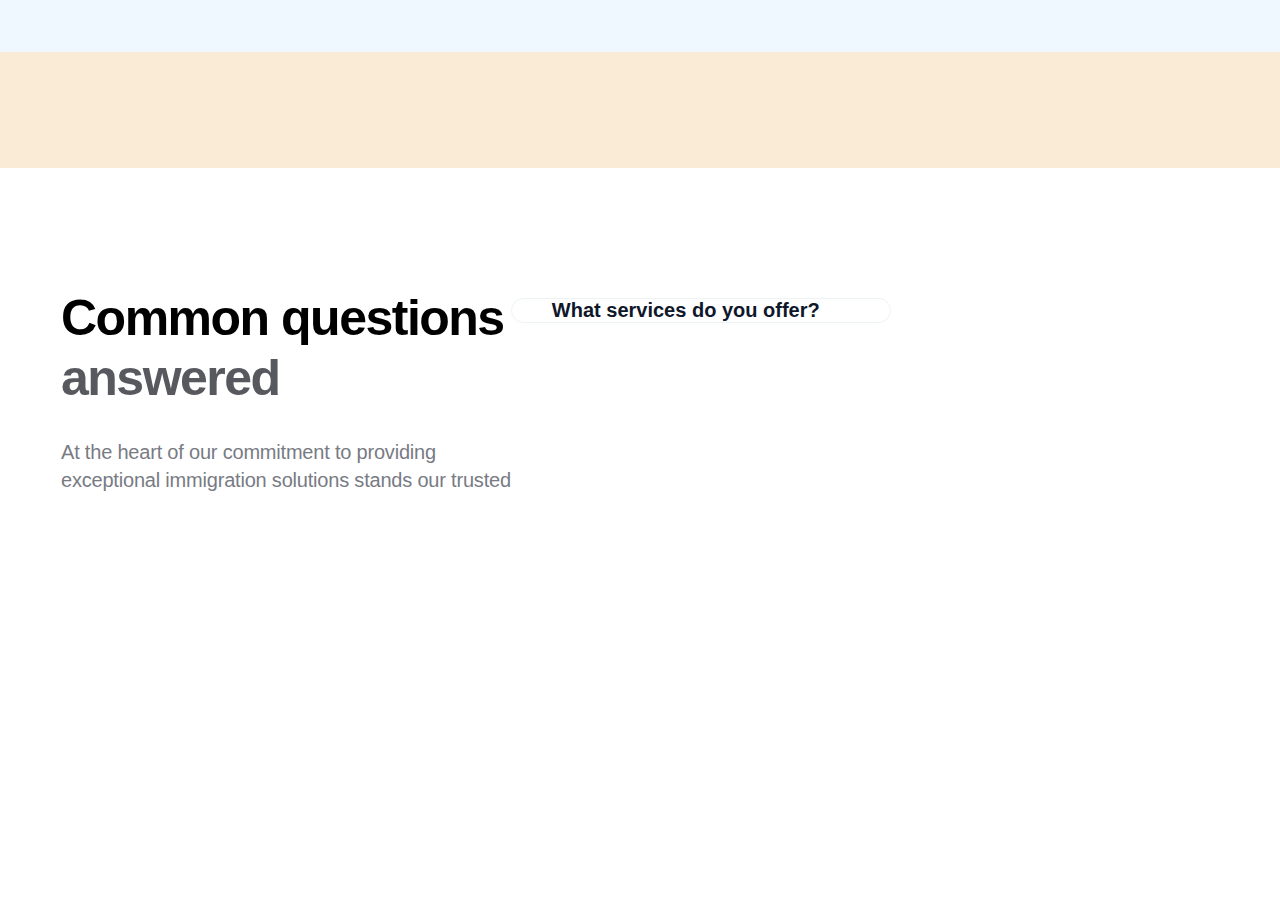
==== sect.html @ a1b6c016 "//" ====
<!DOCTYPE html>
<html lang="en">

<head>
    <meta charset="UTF-8">
    <meta name="viewport" content="width=device-width, initial-scale=1.0">
    <title>Document</title>
    <link rel="stylesheet" href="./assets/css/style.css">
</head>

<body>
    <header>
        <div id="header_top"></div>
        <div id="header_bottom"></div>
    </header>
    <main>
        <section id="scnd_sec">
            <div class="container">
                <div id="">
                    <h2>Common questions <br>
                        <span>answered</span>
                    </h2>
                    <p>
                        At the heart of our commitment to providing <br/> exceptional immigration solutions stands our trusted
                    </p>
                    <div id="img_country_questions">
                        <img src="https://wp.xpressbuddy.com/evisa/wp-content/uploads/2023/12/faq_img.png" alt="" />
                    </div>
                </div>
                <div id="img_sec_questions">
                    <ul id="ul_questions">
                        <li>
                            <div>
                                <span>
                                    What services do you offer? 
                                </span>
                            </div>
                        </li>
                    </ul>
                </div>
            </div>
        </section>
    </main>
</body>

</html>
---- assets/css/style.css ----
* {
    margin: 0;
    padding: 0;
    list-style: none;
    text-decoration: none;
    box-sizing: border-box;
    font-family: "Plus Jakarta Sans", sans-serif;
}

.container {
    max-width: 1208px;
    margin: 0 auto;
    padding: 0 25px;
}

#header_top {
    height: 52px;
    background-color: aliceblue;
}

#header_bottom {
    height: 116px;
    background-color: antiquewhite;
}

#scnd_sec .container {
    display: flex;
}

#scnd_sec h2 {
    font-size: 50px;
    font-weight: 700;
    line-height: 1.2;
    letter-spacing: -1.5px;
    display: inline-block;
    padding: 0px 0px 30px 0px;
    margin-top: 120px;
}

#scnd_sec h2 span {
    color: #58595E;
}

#img_sec_questions span {
    color: #0F172A;
    font-weight: 600;
    font-size: 20px;
    cursor: pointer;
    padding: 29px 40px;
    padding-right: 70px;
}

#scnd_sec p {
    font-size: 20px;
    line-height: 28px;
    letter-spacing: -0.2px;
    font-weight: 500;
    color: #787b84;
}

#img_country_questions {
    margin-top: 90px;
}

#ul_questions li {
    border: 1px solid #EDF3F5;
    border-radius: 20px;
    margin-bottom: 20px;
}

#img_sec_questions {
    margin-top: 130px;
}
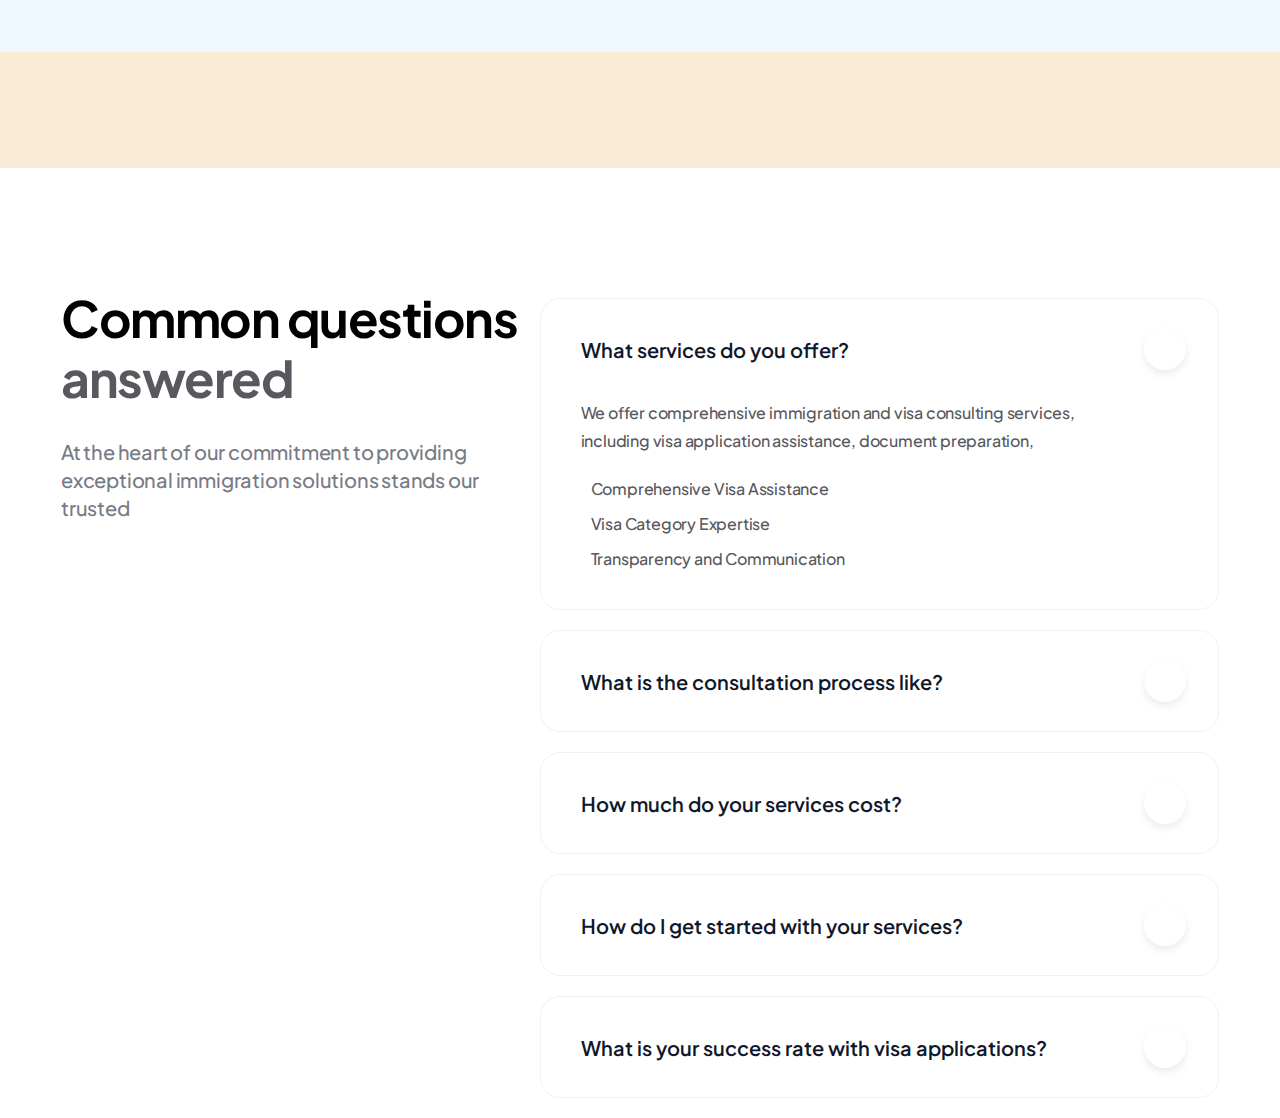
==== commit db8bf2c9: "finished" ====
--- a/sect.html
+++ b/sect.html
@@ -5,6 +5,9 @@
     <meta charset="UTF-8">
     <meta name="viewport" content="width=device-width, initial-scale=1.0">
     <title>Document</title>
+    <link href="https://fonts.googleapis.com/css2?family=Plus+Jakarta+Sans:ital,wght@0,200..800;1,200..800&display=swap" rel="stylesheet">
+    <link rel="stylesheet" href="https://cdnjs.cloudflare.com/ajax/libs/font-awesome/6.5.2/css/all.min.css" integrity="sha512-SnH5WK+bZxgPHs44uWIX+LLJAJ9/2PkPKZ5QiAj6Ta86w+fsb2TkcmfRyVX3pBnMFcV7oQPJkl9QevSCWr3W6A==" crossorigin="anonymous" referrerpolicy="no-referrer"
+    />
     <link rel="stylesheet" href="./assets/css/style.css">
 </head>
 
@@ -16,7 +19,7 @@
     <main>
         <section id="scnd_sec">
             <div class="container">
-                <div id="">
+                <div id="left_side_scnd">
                     <h2>Common questions <br>
                         <span>answered</span>
                     </h2>
@@ -30,10 +33,74 @@
                 <div id="img_sec_questions">
                     <ul id="ul_questions">
                         <li>
-                            <div>
+                            <div class="ds-flx-offer">
                                 <span>
                                     What services do you offer? 
                                 </span>
+                                <div class="round_icon">
+                                    <i class="fa-solid fa-minus"></i>
+                                </div>
+                            </div>
+                            <p>We offer comprehensive immigration and visa consulting services, <br/>including visa application assistance, document preparation,</p>
+                            <div class="ds-flex-offer">
+                                <i class="fa-solid fa-check"></i>
+                                <p class="none_margin">Comprehensive Visa Assistance</p>
+                            </div>
+                            <div class="ds-flex-offer">
+                                <i class="fa-solid fa-check"></i>
+                                <p class="none_margin">Visa Category Expertise</p>
+                            </div>
+                            <div class="ds-flex-offer">
+                                <i class="fa-solid fa-check"></i>
+                                <p class="none_margin">Transparency and Communication</p>
+                            </div>
+                        </li>
+                    </ul>
+                    <ul id="ul_questions">
+                        <li>
+                            <div class="ds-flx-offer none_margin">
+                                <span>
+                                    What is the consultation process like?
+                                </span>
+                                <div class="round_icon">
+                                    <i class="fa-solid fa-plus"></i>
+                                </div>
+                            </div>
+                        </li>
+                    </ul>
+                    <ul id="ul_questions">
+                        <li>
+                            <div class="ds-flx-offer none_margin">
+                                <span>
+                                    How much do your services cost?
+                                </span>
+                                <div class="round_icon">
+                                    <i class="fa-solid fa-plus"></i>
+                                </div>
+                            </div>
+                        </li>
+                    </ul>
+                    <ul id="ul_questions">
+                        <li>
+                            <div class="ds-flx-offer none_margin">
+                                <span>
+                                    How do I get started with your services?
+                                </span>
+                                <div class="round_icon">
+                                    <i class="fa-solid fa-plus"></i>
+                                </div>
+                            </div>
+                        </li>
+                    </ul>
+                    <ul id="ul_questions">
+                        <li>
+                            <div class="ds-flx-offer none_margin">
+                                <span>
+                                    What is your success rate with visa applications?
+                                </span>
+                                <div class="round_icon">
+                                    <i class="fa-solid fa-plus"></i>
+                                </div>
                             </div>
                         </li>
                     </ul>
--- a/assets/css/style.css
+++ b/assets/css/style.css
@@ -45,9 +45,6 @@
     color: #0F172A;
     font-weight: 600;
     font-size: 20px;
-    cursor: pointer;
-    padding: 29px 40px;
-    padding-right: 70px;
 }
 
 #scnd_sec p {
@@ -65,9 +62,80 @@
 #ul_questions li {
     border: 1px solid #EDF3F5;
     border-radius: 20px;
+    cursor: pointer;
+    padding: 29px 40px;
+    padding-right: 32px;
     margin-bottom: 20px;
 }
 
 #img_sec_questions {
     margin-top: 130px;
+    width: 60%;
+}
+
+.ds-flx-offer {
+    display: flex;
+    justify-content: space-between;
+    align-items: center;
+    margin-bottom: 29px;
+}
+
+.round_icon {
+    width: 42px;
+    height: 42px;
+    border-radius: 50%;
+    background-color: #fff;
+    display: flex;
+    justify-content: center;
+    align-items: center;
+    box-shadow: 0px 4px 7px rgba(178, 190, 205, 0.29);
+}
+
+#ul_questions p {
+    margin-bottom: 20px;
+    font-size: 16px;
+    line-height: 28px;
+    color: #58595E;
+    word-wrap: break-word;
+    letter-spacing: -0.2px;
+    font-weight: 500;
+}
+
+.ds-flex-offer {
+    display: flex;
+    align-items: center;
+    gap: 10px;
+    margin-bottom: 7px;
+}
+
+.ds-flex-offer i {
+    font-size: 16px;
+    color: #5F6064;
+}
+
+.none_margin {
+    margin: 0!important;
+    font-size: 16px;
+    font-weight: 500;
+}
+
+#img_country_questions img {
+    width: 100%;
+}
+
+@media screen and (max-width: 1000px) {
+    #scnd_sec h2 {
+        font-size: 42px;
+    }
+}
+
+@media screen and (max-width:768px) {
+    #scnd_sec .container {
+        display: flex;
+        flex-direction: column;
+    }
+    #img_sec_questions {
+        margin-top: 10px;
+        width: 100%;
+    }
 }